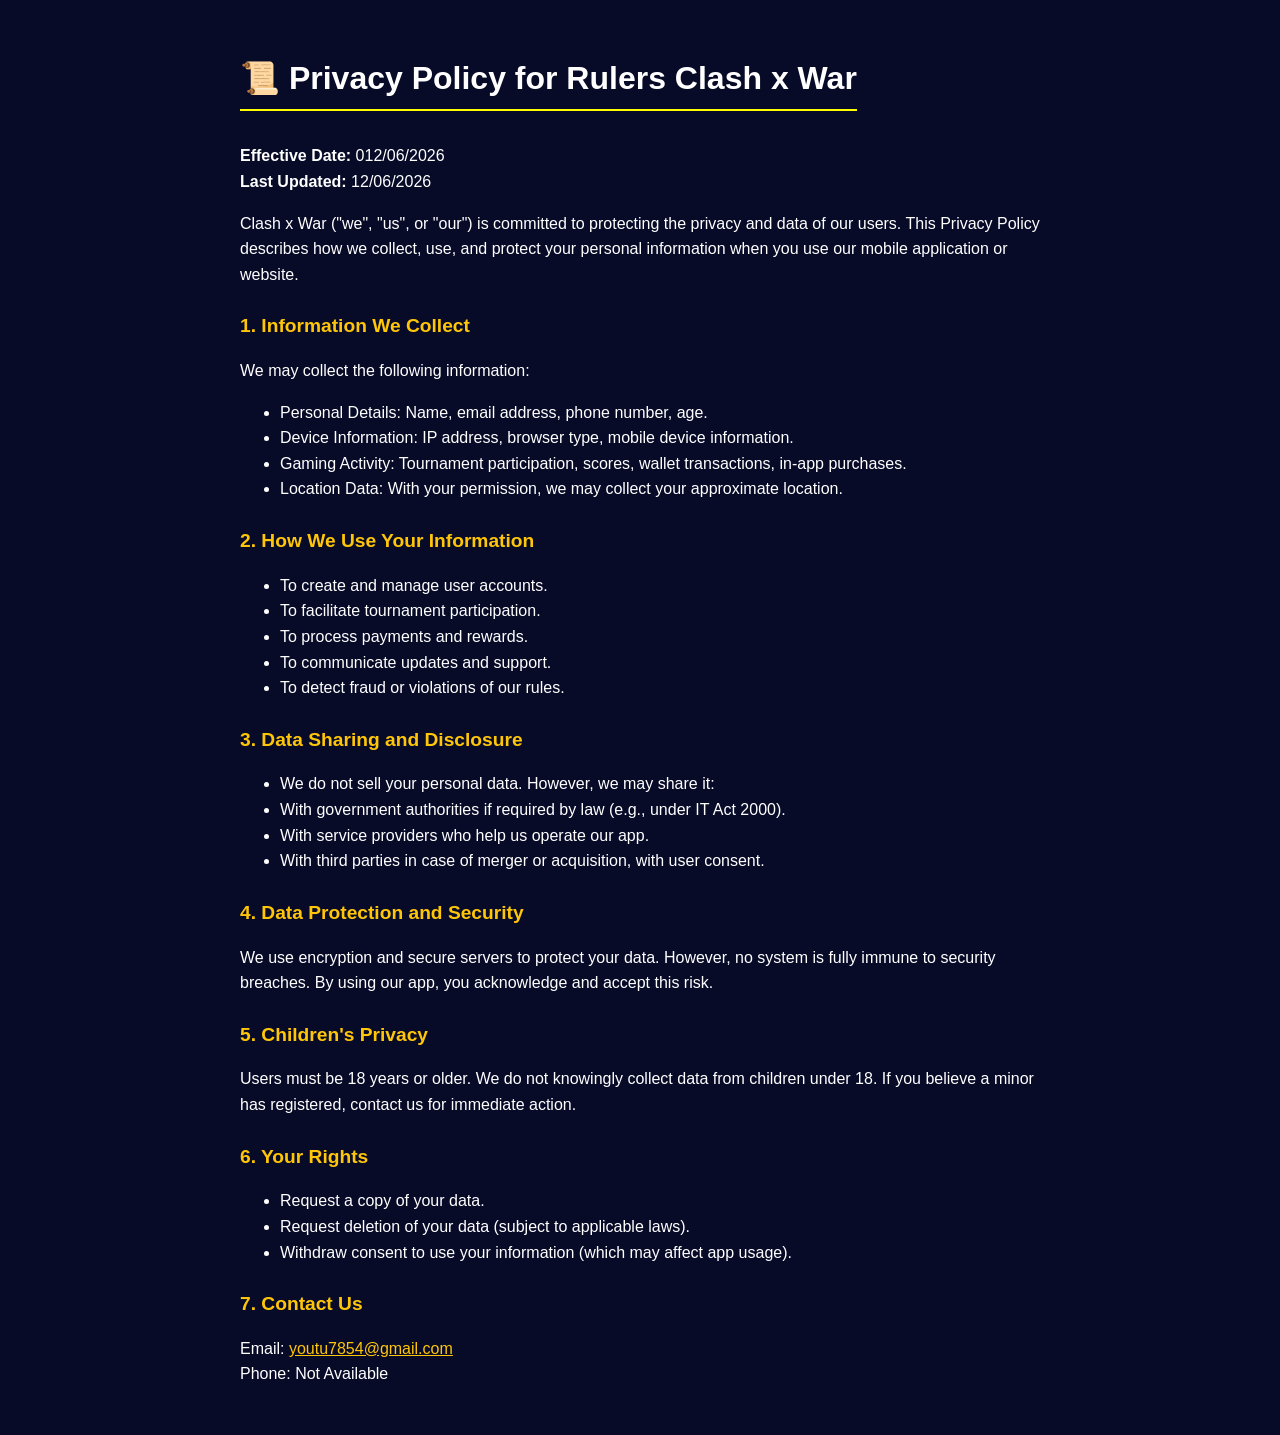
==== privacy/index.html @ a7b58e0e "Create index.html" ====
<!DOCTYPE html>
<html lang="en">
<head>
  <meta charset="UTF-8" />
  <meta name="viewport" content="width=device-width, initial-scale=1.0"/>
  <title>Privacy Policy</title>
  <meta name="description" content="Read the privacy policy of HR Tournament gaming platform." />
  <meta name="robots" content="noindex, nofollow" />
  <meta name="theme-color" content="#070B28" />
  <link rel="icon" href="https://clashxwar.site/favicon.ico" type="image/png" />
  <style>
    body {
      margin: 0;
      padding: 0;
      font-family: Arial, sans-serif;
      background-color: #070B28;
      color: white;
      line-height: 1.6;
    }
    .container {
      max-width: 800px;
      margin: 0 auto;
      padding: 2rem 1rem;
    }
    h1 {
      font-size: 2rem;
      margin-bottom: 1rem;
      border-bottom: 2px solid yellow;
      display: inline-block;
      padding-bottom: 0.3rem;
    }
    h2 {
      margin-top: 1.5rem;
      font-size: 1.2rem;
      color: #FFC609;
    }
    p {
      margin-bottom: 1rem;
    }
    footer {
      text-align: center;
      padding: 1rem 0;
      color: #ccc;
      font-size: 0.9rem;
      border-top: 1px solid #333;
      margin-top: 2rem;
    }
  </style>
</head>
<body>
  <div class="container">
    <h1>📜 Privacy Policy for Rulers Clash x War</h1>
    <p><strong>Effective Date:</strong> 012/06/2026<br><strong>Last Updated:</strong> 12/06/2026</p>

    <p>Clash x War ("we", "us", or "our") is committed to protecting the privacy and data of our users. This Privacy Policy describes how we collect, use, and protect your personal information when you use our mobile application or website.</p>

    <h2>1. Information We Collect</h2>
    <p>We may collect the following information:</p>
    <ul>
      <li>Personal Details: Name, email address, phone number, age.</li>
      <li>Device Information: IP address, browser type, mobile device information.</li>
      <li>Gaming Activity: Tournament participation, scores, wallet transactions, in-app purchases.</li>
      <li>Location Data: With your permission, we may collect your approximate location.</li>
    </ul>

    <h2>2. How We Use Your Information</h2>
    <ul>
      <li>To create and manage user accounts.</li>
      <li>To facilitate tournament participation.</li>
      <li>To process payments and rewards.</li>
      <li>To communicate updates and support.</li>
      <li>To detect fraud or violations of our rules.</li>
    </ul>

    <h2>3. Data Sharing and Disclosure</h2>
    <ul>
      <li>We do not sell your personal data. However, we may share it:</li>
      <li>With government authorities if required by law (e.g., under IT Act 2000).</li>
      <li>With service providers who help us operate our app.</li>
      <li>With third parties in case of merger or acquisition, with user consent.</li>
    </ul>

    <h2>4. Data Protection and Security</h2>
    <p>We use encryption and secure servers to protect your data. However, no system is fully immune to security breaches. By using our app, you acknowledge and accept this risk.</p>

    <h2>5. Children's Privacy</h2>
    <p>Users must be 18 years or older. We do not knowingly collect data from children under 18. If you believe a minor has registered, contact us for immediate action.</p>

    <h2>6. Your Rights</h2>
    <ul>
      <li>Request a copy of your data.</li>
      <li>Request deletion of your data (subject to applicable laws).</li>
      <li>Withdraw consent to use your information (which may affect app usage).</li>
    </ul>

    <h2>7. Contact Us</h2>
    <p>Email: <a href="mailto:youtu7854@gmail.com" style="color: #FFC609;">youtu7854@gmail.com</a><br>
    Phone: Not Available</p>
  </div>
</body>
</html>
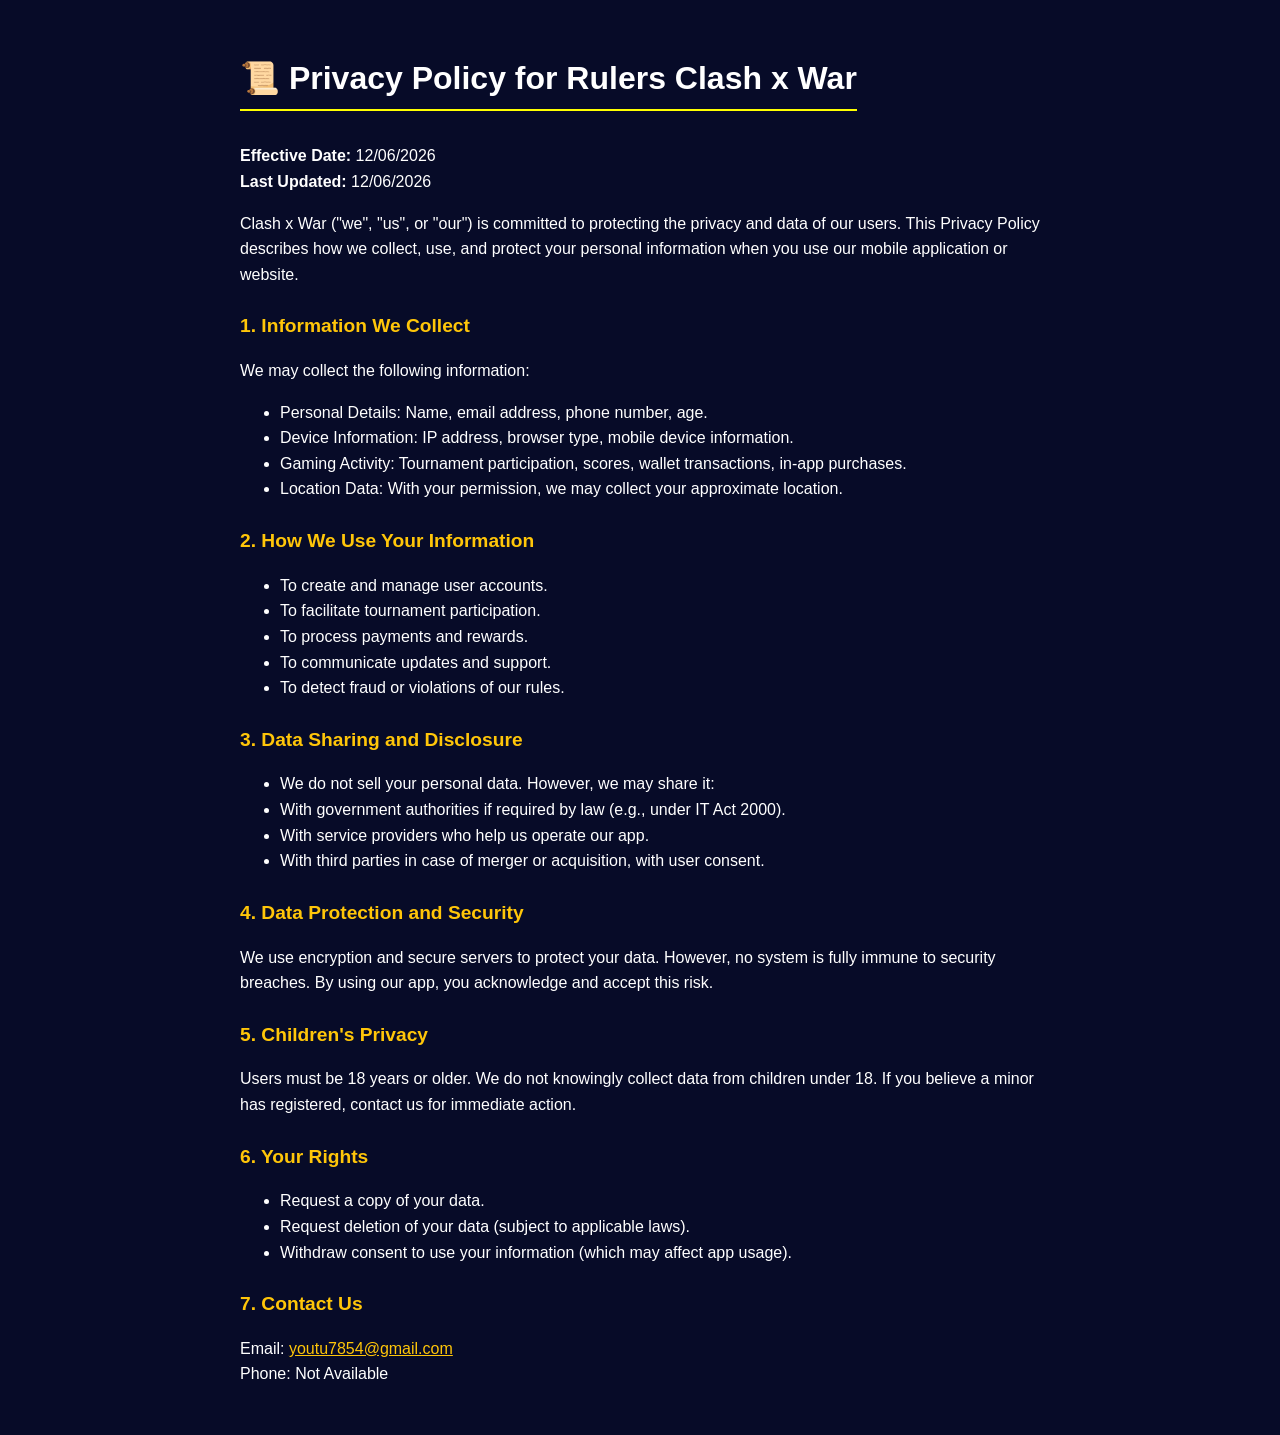
==== commit c52272f0: "Update index.html" ====
--- a/privacy/index.html
+++ b/privacy/index.html
@@ -50,7 +50,7 @@
 <body>
   <div class="container">
     <h1>📜 Privacy Policy for Rulers Clash x War</h1>
-    <p><strong>Effective Date:</strong> 012/06/2026<br><strong>Last Updated:</strong> 12/06/2026</p>
+    <p><strong>Effective Date:</strong> 12/06/2026<br><strong>Last Updated:</strong> 12/06/2026</p>
 
     <p>Clash x War ("we", "us", or "our") is committed to protecting the privacy and data of our users. This Privacy Policy describes how we collect, use, and protect your personal information when you use our mobile application or website.</p>
 
